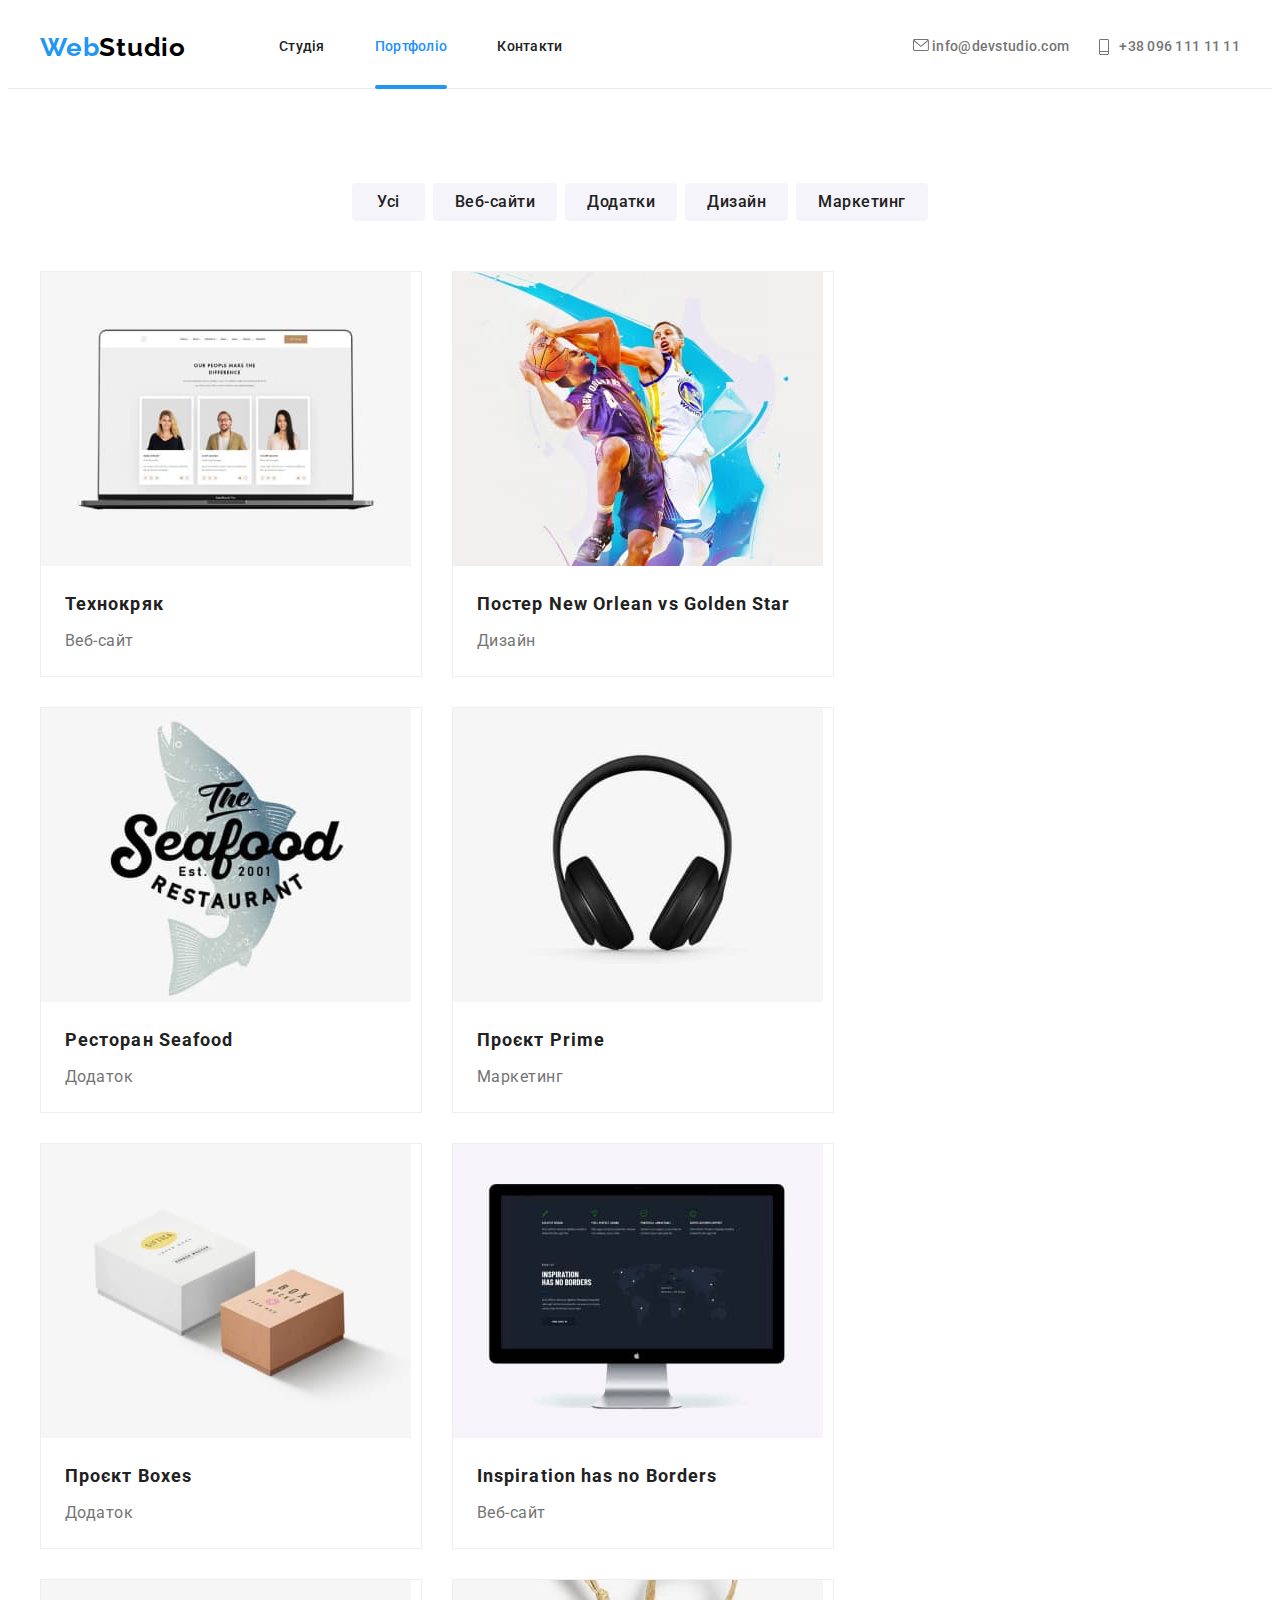
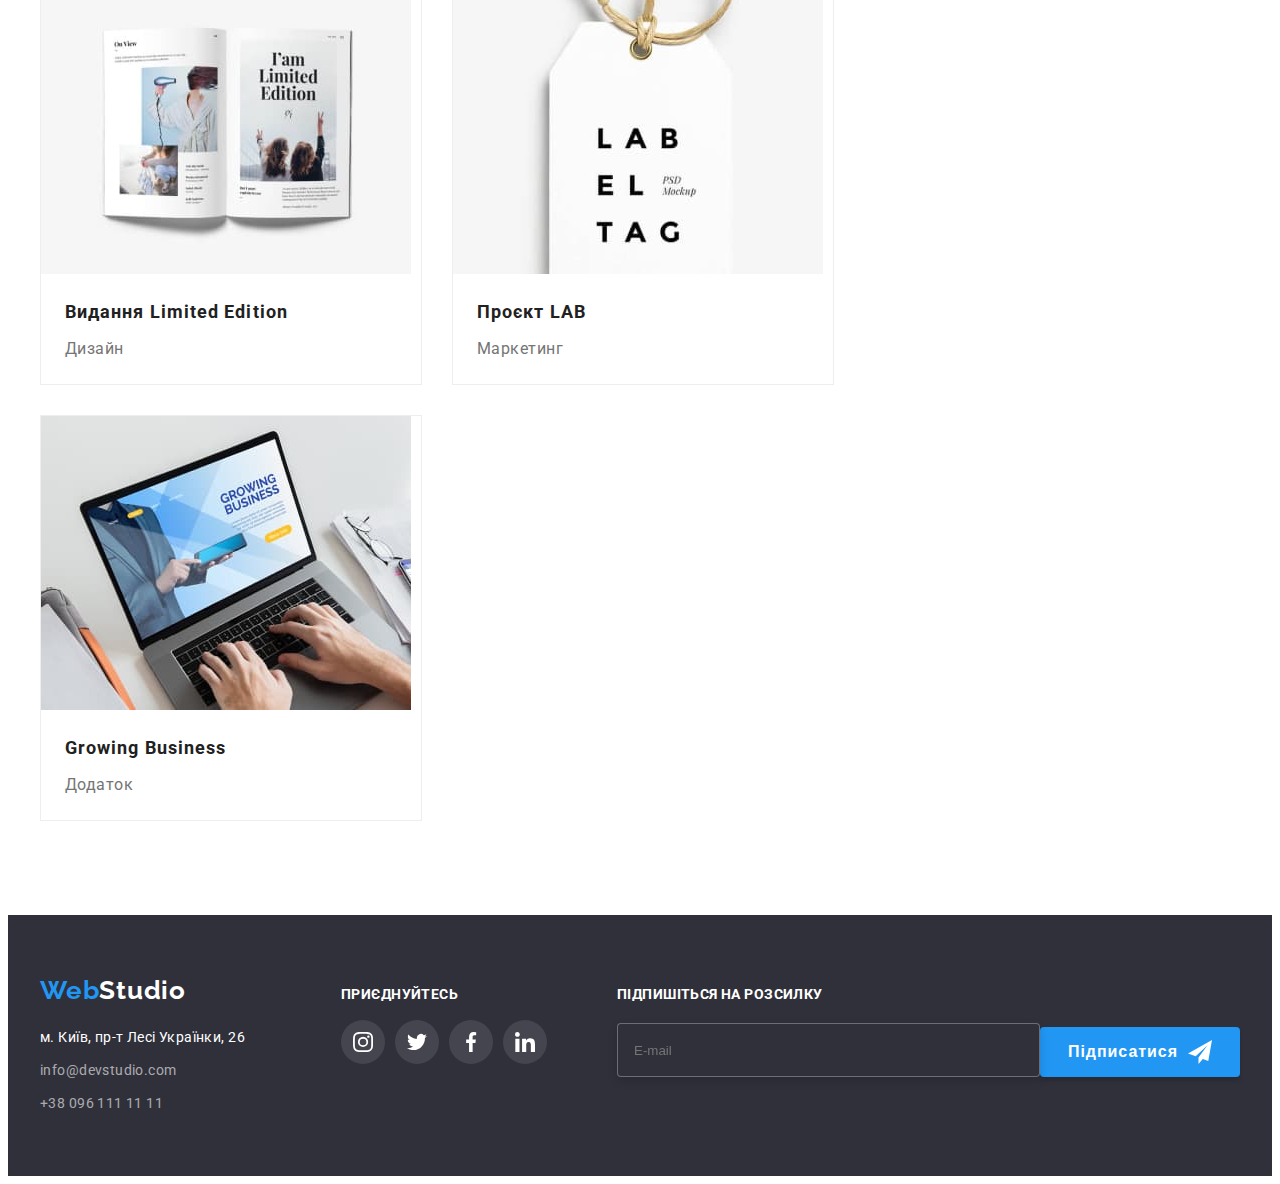
==== portfolio.html @ b6384288 "m" ====
<!DOCTYPE html>
<html lang="en">
  <head>
    <meta charset="UTF-8" />
    <meta http-equiv="X-UA-Compatible" content="IE=edge" />
    <meta name="viewport" content="width=device-width, initial-scale=1.0" />
    <title>WebStudio</title>
    <link rel="preconnect" href="https://fonts.googleapis.com" />
    <link rel="preconnect" href="https://fonts.gstatic.com" crossorigin />
    <link
      href="https://fonts.googleapis.com/css2?family=Raleway:wght@700&family=Roboto:wght@400;500;700;900&display=swap"
      rel="stylesheet"
    />
    <link
      rel="stylesheet"
      href="https://cdnjs.cloudflare.com/ajax/libs/modern-normalize/1.1.0/modern-normalize.min.css"
      integrity="sha512-wpPYUAdjBVSE4KJnH1VR1HeZfpl1ub8YT/NKx4PuQ5NmX2tKuGu6U/JRp5y+Y8XG2tV+wKQpNHVUX03MfMFn9Q=="
      crossorigin="anonymous"
      referrerpolicy="no-referrer"
    />
    <link rel="stylesheet" href="./css/style.css" />
  </head>
  <body>
    <header class="header">
      <div class="container header-container">
        <nav class="header-navigation">
          <a class="header-logo link" href=""
            >Web<span class="logo-color">Studio</span></a
          >
          <ul class="header-list list">
            <li class="header-iten">
              <a class="header-link link" href="./index.html">Студія</a>
            </li>
            <li class="header-iten">
              <a class="header-link link current" href="./portfolio.html"
                >Портфоліо</a
              >
            </li>
            <li class="header-iten">
              <a class="header-link link" href="">Контакти</a>
            </li>
          </ul>
        </nav>
        <div class="header-contact">
          <div class="header-soc">
            <a class="header-mail" href="mailto:info@devstudio.com">
              <svg class="header-soc-icon" width="16" height="12">
                <use href="./images/symbol-defs-con.svg#icon-envelope"></use>
              </svg>
              info@devstudio.com
            </a>
          </div>
          <div class="header-soc">
            <a class="header-tel" href="tel:+380961111111">
              <svg class="header-soc-icon" width="10" height="16">
                <use href="./images/symbol-defs-con.svg#icon-Vector"></use>
              </svg>
              +38 096 111 11 11
            </a>
          </div>
        </div>
      </div>
    </header>
    <main>
      <section class="portfolio">
        <div class="container container-portfolio">
          <h1 class="portfolio-title" hidden>Портфоліо</h1>

          <ul class="portfolio-list">
            <li class="portfolio-iten">
              <button type="button" class="portfolio-button button-everyone">
                Усі
              </button>
            </li>
            <li class="portfolio-iten">
              <button type="button" class="portfolio-button button-veb">
                Веб-сайти
              </button>
            </li>
            <li class="portfolio-iten">
              <button type="button" class="portfolio-button button-addition">
                Додатки
              </button>
            </li>
            <li class="portfolio-iten">
              <button type="button" class="portfolio-button button-desing">
                Дизайн
              </button>
            </li>
            <li class="portfolio-iten">
              <button type="button" class="portfolio-button button-marketing">
                Маркетинг
              </button>
            </li>
          </ul>

          <h2 hidden>Проети</h2>
          <ul class="project-list">
            <li class="project-iten">
             <div class="project-top">
                <img src="./images/project-1.jpg" alt="" />
                <p class="project-top-text">
                  Ресурс пропонує комплексні пропозиції з різним рівнем
                  функціоналу та сервісів. Все це дозволить відвідувачу отримати
                  вичерпні відомості про компанію чи приватну особу.
                </p>
             </div>
              <div class="project-description">
                <h2 class="project-title">Технокряк</h2>
                <span class="project-text">Веб-сайт</span>
              </div>
            </li>
            <li class="project-iten">
              <div class="project-top">
                <img src="./images/project-2.jpg" alt="" />
                <p class="project-top-text">
                  Ресурс пропонує комплексні пропозиції з різним рівнем
                  функціоналу та сервісів. Все це дозволить відвідувачу отримати
                  вичерпні відомості про компанію чи приватну особу.
                </p>
                </div>
              <div class="project-description">
                <h2 class="project-title">Постер New Orlean vs Golden Star</h2>
                <span class="project-text">Дизайн</span>
              </div>
            </li>
            <li class="project-iten">
              <div class="project-top">
                <img src="./images/project-3.jpg" alt="" />
                <p class="project-top-text">
                  Ресурс пропонує комплексні пропозиції з різним рівнем
                  функціоналу та сервісів. Все це дозволить відвідувачу отримати
                  вичерпні відомості про компанію чи приватну особу.
                </p>
              </div>
             
              <div class="project-description">
                <h2 class="project-title">Ресторан Seafood</h2>
                <span class="project-text">Додаток</span>
              </div>
            </li>
            <li class="project-iten">
              <div class="project-top">
                <img src="./images/project-4.jpg" alt="" />
                <p class="project-top-text">
                  Ресурс пропонує комплексні пропозиції з різним рівнем
                  функціоналу та сервісів. Все це дозволить відвідувачу отримати
                  вичерпні відомості про компанію чи приватну особу.
                </p>
              </div>
              
              <div class="project-description">
                <h2 class="project-title">Проєкт Prime</h2>
                <span class="project-text">Маркетинг</span>
              </div>
            </li>
            <li class="project-iten">
              <div class="project-top">
                <img src="./images/project-5.jpg" alt="" />
                <p class="project-top-text">
                  Ресурс пропонує комплексні пропозиції з різним рівнем
                  функціоналу та сервісів. Все це дозволить відвідувачу отримати
                  вичерпні відомості про компанію чи приватну особу.
                </p>
              </div>
             
              <div class="project-description">
                <h2 class="project-title">Проєкт Boxes</h2>
                <span class="project-text">Додаток</span>
              </div>
            </li>
            <li class="project-iten">
              <div class="project-top">
                <img src="./images/project-6.jpg" alt="" />
                <p class="project-top-text">
                  Ресурс пропонує комплексні пропозиції з різним рівнем
                  функціоналу та сервісів. Все це дозволить відвідувачу отримати
                  вичерпні відомості про компанію чи приватну особу.
                </p>
              </div>
             
              <div class="project-description">
                <h2 class="project-title">Inspiration has no Borders</h2>
                <span class="project-text">Веб-сайт</span>
              </div>
            </li>
            <li class="project-iten">
              <div class="project-top">
                <img src="./images/project-7.jpg" alt="" />
                <p class="project-top-text">
                  Ресурс пропонує комплексні пропозиції з різним рівнем
                  функціоналу та сервісів. Все це дозволить відвідувачу отримати
                  вичерпні відомості про компанію чи приватну особу.
                </p>
              </div>
             
              <div class="project-description">
                <h2 class="project-title">Видання Limited Edition</h2>
                <span class="project-text">Дизайн</span>
              </div>
            </li>
            <li class="project-iten">
              <div class="project-top">
                <img src="./images/project-8.jpg" alt="" />
                <p class="project-top-text">
                  Ресурс пропонує комплексні пропозиції з різним рівнем
                  функціоналу та сервісів. Все це дозволить відвідувачу отримати
                  вичерпні відомості про компанію чи приватну особу.
                </p>
              </div>
              
              <div class="project-description">
                <h2 class="project-title">Проєкт LAB</h2>
                <span class="project-text">Маркетинг</span>
              </div>
            </li>
            <li class="project-iten">
              <div class="project-top">
                <img src="./images/project-9.jpg" alt="" />
                <p class="project-top-text">
                  Ресурс пропонує комплексні пропозиції з різним рівнем
                  функціоналу та сервісів. Все це дозволить відвідувачу отримати
                  вичерпні відомості про компанію чи приватну особу.
                </p>
              </div>
            
              <div class="project-description">
                <h2 class="project-title">Growing Business</h2>
                <span class="project-text">Додаток</span>
              </div>
            </li>
          </ul>
        </div>
      </section>
    </main>
    <footer class="footer">
      <div class="container container-footer">
        <div class="footer-contact-container">
          <div class="footer-contact">
            <h2 class="footer-title" hidden>Контакти</h2>
            <a class="footer-logo" href=""
              >Web<span class="footer-logo-color">Studio</span></a
            >
            <address class="address">
              <a
                class="address-link"
                href="https://goo.gl/maps/uvSMvUKNsepTXGcc9"
                target="_blank"
                rel="noopener noreferrer"
              >
                м. Київ, пр-т Лесі Українки, 26</a
              >
              <ul class="footer-list">
                <li class="footer-iten">
                  <a class="footer-mail" href="mailto:info@devstudio.com"
                    >info@devstudio.com</a
                  >
                </li>
                <li class="footer-iten">
                  <a class="footer-tel" href="tel:+380961111111"
                    >+38 096 111 11 11</a
                  >
                </li>
              </ul>
            </address>
          </div>
          <div class="footer-soc">
            <h2 class="soc-title">ПРИЄДНУЙТЕСЬ</h2>
            <ul class="soc-list">
              <li class="soc-iten">
                <a class="footer-soc-link" href="">
                  <svg class="footer-soc-icon" width="20" height="20">
                    <use href="./images/symbol-defs.svg#icon-instagram"></use>
                  </svg>
                </a>
              </li>
              <li class="soc-iten">
                <a class="footer-soc-link" href="">
                  <svg class="footer-soc-icon" width="20" height="20">
                    <use href="./images/symbol-defs.svg#icon-twitter"></use>
                  </svg>
                </a>
              </li>
              <li class="soc-iten">
                <a class="footer-soc-link" href="">
                  <svg class="footer-soc-icon" width="20" height="20">
                    <use href="./images/symbol-defs.svg#icon-facebook"></use>
                  </svg>
                </a>
              </li>
              <li class="soc-iten">
                <a class="footer-soc-link" href="">
                  <svg class="footer-soc-icon" width="20" height="20">
                    <use href="./images/symbol-defs.svg#icon-linkedin"></use>
                  </svg>
                </a>
              </li>
            </ul>
          </div>
          <div class="footer-fild">
            <div class="footer-field">
              <label>
                <span class="footer-lable-text">ПІДПИШІТЬСЯ НА РОЗСИЛКУ</span>
                  <input
                    type="email"
                    class="footer-input"
                    name="uzer-email"
                    placeholder="E-mail"
                    required
                  />
              </label>
            </div>
              <div>
              <button type="button" class="footer-botom">Підписатися
                <svg class="footer-input-icon" width="24" height="24">
                  <use
                    href="./images/symbol-defs (1).svg#icon-icon-send"
                  ></use>
                </svg>
              </button>
            </div>
          </div>
        </div>
      </div>
    </footer>
  </body>
</html>
---- css/style.css ----
:root {
    --main-color: #757575;
    --top-color: #212121;
    --hit-color: #FFFFFF;
    }
    p, h1, h2, h3,
    h4, h5, h6 {
        margin: 0;
    }
    ol, ul {
        margin: 0;
        padding-left: 0;
        list-style: none;
    }
    button {
        cursor: pointer;
    }
    address {
        font-style: normal;
    }
    a {
        color: currentColor;
        text-decoration: none;
      }
      .visually-hidden {
        position: absolute;
        white-space: nowrap;
        width: 1px;
        height: 1px;
        overflow: hidden;
        border: 0;
        padding: 0;
        clip: rect(0 0 0 0);
        clip-path: inset(50%);
        margin: -1px;
      }
      .container {
        width: 1200px;
        padding-left: 15px;
        padding-right: 15px;
        /* outline: 2px solid red; */
        margin: 0 auto;
        
      }
    img {
        display: block;
      }
    body{
        font-family:"Roboto", sans-serif;
        color: var(--top-color);
    }
    a {
        text-decoration: none;
    }
    li {
        list-style-type: none;
    }
    .list {
        list-style: none;
    }
    .link {
        text-decoration: none;}
        /*------------ Header---------------- */
        .header {
            
            border-bottom: 1px solid #ECECEC;
        }
        .header-navigation {
            display: flex;
            align-items: center;
        }
        .header-container {
            display: flex;
            align-items: center;
        }
        .header-list {
            display: flex;
            
            gap: 50px;
        }
        .header-contact {
            margin-left: auto;
            display: flex;
            gap: 30px;

        }
        .header-contact:hover{
            color: #2196F3;
        }
    .header-logo {
    font-family: 'Raleway',sans-serif; 
    font-weight: 700;
    font-size: 26px;
    line-height: 1.19;
    letter-spacing: 0.03em;
    color: #2196F3;
    margin-right: 93px;
    padding-top: 24px;
    padding-bottom: 25px;
    display: block;
    }
    .logo-color {
        color:  #000000;
    }
    .header-link {
    font-weight: 500;
    font-size: 14px;
    line-height: 1.14;
    letter-spacing: 0.02em;
    padding-top: 24px;
 padding-bottom: 25px;
    color: var(--top-color);
    display: block;
    }
    .header-link {
        transition: color 250ms cubic-bezier(0.4, 0, 0.2, 1);
    }
    .header-link:hover,
    .header-link:focus {
        color: dodgerblue;
    }
    .header-list .link.current {
        color: dodgerblue;
    }
    .header-navigation .current {
        position: relative;
    }
    
    .current:after{
        content: '';
        position: absolute;
        bottom: -8.5px;
        left: 0;
        width: 100%;
        height: 4px;
        background: #2196F3;
        border-radius: 2px;
    }
     
    .header-tel {
    font-weight: 500;
    font-size: 14px;
    line-height: 1.14;
    letter-spacing: 0.02em;
    color: var(--main-color);
    display: flex;
    align-items: center;
    gap: 10px;
    padding-top: 24px;
  padding-bottom: 25px;
            
    }
    .header-tel{
        transition: color 250ms cubic-bezier(0.4, 0, 0.2, 1);
    }
    
    

    .header-mail {
        font-weight: 500;
        font-size: 14px;
        line-height: 1.14;
        letter-spacing: 0.02em;
        color: var(--main-color);
        display: flex;
        align-items: center;
        gap: 10px;
        padding-top: 24px;
            padding-bottom: 25px;
            display: block;
    }
    .header-mail{
        transition: color 250ms cubic-bezier(0.4, 0, 0.2, 1);
    }
    .header-tel:hover ,
    .header-tel:focus,
    .header-mail:focus,
    .header-mail:hover{
        color: dodgerblue;
    }
    
    
    .header-soc-icon {
        
        fill: currentColor;
    }
  
    /*------------ Header---------------- */
    /*------------ Section-1---------------- */
    .hero {
        background: #C4C4C4;
        padding: 200px 0;
        margin: 0 auto;
        text-align: center;
        background-image: linear-gradient(
            rgba(47, 48, 58, 0.4),
        rgba(47, 48, 58, 0.4)
        ) ,
        url(../images/Img\ \(fon\).jpg);
        background-repeat: no-repeat;
        background-position: center;
        background-size: cover;
        
    }
    .hero-text {
        font-weight: 900;
        font-size: 44px;
        line-height: 1.36;
        letter-spacing: 0.06em;
        text-transform: uppercase;
        color: var(--hit-color);
        margin-bottom: 30px;
        margin: 0 auto;
        max-width: 696px;
        margin-bottom: 30px;
    }
    .hero-botton {
    font-family: inherit;
    font-weight: 700;
    font-size: 16px;
    line-height: 1.87;
    letter-spacing: 0.06em;
    color: var(--hit-color);
    cursor: pointer;
    display: block;
    margin: 0 auto;
    background-color: dodgerblue;
    width: 216px;
    height: 50px;
    border-color: transparent;
    border-radius: 4px;
    }
    /*------------ Section-1---------------- */
    /*------------ Section-2---------------- */
    .peculiarities {
        padding: 94px 0px;
    }
    .peculiarities-list {
        display: flex;
        gap: 30px;
    }
    .peculiarities-iten {
        width: 270px;
    }
    .peculiarities-title {
    font-weight: 700;
    font-size: 14px;
    line-height: 1.14;
    letter-spacing: 0.03em;
    text-transform: uppercase;
    color: var(--top-color);
    margin-bottom: 10px;
    margin-top: 30px;
    }
    .peculiarities-soc-link {
        width: 270px;
        height: 120px;
        background: #F5F4FA;
        border-radius: 4px;
        display: flex;
        align-items: center;
        justify-content: center;
    }
    .peculiarities-text {
        font-size: 14px;
        line-height: 1.71;
        letter-spacing: 0.03em;
        color: var(--main-color);
        }
   
    /*------------ Section-2---------------- */
    /*------------ Section-3---------------- */
   .work {
        padding-bottom: 94px;
    }
    .work-title {
    font-weight: 700;
    font-size: 36px;
    line-height: 1.16;
    text-align: center;
    letter-spacing: 0.03em;
    color: var(--top-color);
    margin-bottom: 50px;
    }
    .work-list {
        display: flex;
        gap: 30px;
    }
    .work-iten {
    }
    /*------------ Section-3---------------- */
    /*------------ Section-4---------------- */
    .about {
        padding-top: 94px;
        padding-bottom: 94px;
        background-color: #F5F4FA;
    }
    .about-list {
        display: flex;
        gap: 30px;
        align-items: center;
    }
    .about-iten {
        padding-bottom: 30px;
        background-color: #fff;
        box-shadow: 0px 1px 3px rgba(0, 0, 0, 0.12),
         0px 1px 1px rgba(0, 0, 0, 0.14), 
         0px 2px 1px rgba(0, 0, 0, 0.2);
    }
    .container-about {
        
    }
    .about-soc-list {
        display: flex;
        justify-content: center;
        gap: 10px;}


        .about-soc-link {
            width: 44px;
            height: 44px;
            border-radius: 50%;
            background-color:transparent;
            display: flex;
            align-items: center;
            justify-content: center;
            
        }
            .about-soc-icon {
                fill: #AFB1B8;
            }
            .about-soc-list {
                display: flex;
                justify-content: center;
                gap: 10px;}
            .about-soc-link{
                transition: background-color 250ms cubic-bezier(0.4, 0, 0.2, 1),
                fill 250ms cubic-bezier(0.4, 0, 0.2, 1);
            }    

            .about-soc-link:hover,
            .about-soc-link:focus {
              background-color: #2196F3;
}
            .about-soc-link:hover .about-soc-icon,
            .about-soc-link:focus .about-soc-icon {
              fill: #FFFFFF;
} 

    .about-title {
        font-weight: 700;
        font-size: 36px;
        line-height: 1.6;
        text-align: center;
        letter-spacing: 0.03em;
        color: var(--top-color);
        margin-bottom: 50px;
    }
    .about-iten-title {
    font-weight: 500;
    font-size: 16px;
    line-height: 1.18;
    margin-top: 30px;
    margin-bottom: 10px;
    letter-spacing: 0.03em;
    color: var(--top-color);
    text-align: center;;
    
    }
    .about-text {
        font-size: 16px;
        line-height: 1.18;
        text-align: center;
        letter-spacing: 0.03em;
        color: var(--main-color);
        align-items: center;
        display: block;
        margin-bottom: 16px;
    }
    /*------------ Section-4---------------- */
    /*------------ Section-5---------------- */
    .client {
    }
    .container {
    }
    .container-client {
       padding-top: 94px;
       padding-bottom: 94px;
    }
    .client-tetle {
        font-weight: 700;
        font-size: 36px;
        line-height: 1.6;
        text-align: center;
        letter-spacing: 0.03em;
        color: var(--top-color);
        margin-bottom: 50px;
    }
    .client-list {
        display: flex;
        gap: 30px;
        align-items: center;
    }
    .client-iten {        
        background-color: #FFFFFF;

    }
    .client-soc-link {
            width: 170px;
            height: 92px;
            border: 1px solid #AFB1B8;
            border-radius: 4px;
            background-color:#fff;
            display: flex;
            align-items: center;
            justify-content: center;
    }
    .client-soc-icon {
        fill: #AFB1B8;
    }
    .client-soc-list {
        display: flex;
        justify-content: center;
        gap: 10px;}
        .client-soc-link {
        transition:border-color 250ms cubic-bezier(0.4, 0, 0.2, 1);
        }

    .client-soc-link:hover,
    .client-soc-link:focus {
      background-color: #fff;
      border-color: #2196F3;
}
.client-soc-icon {
    transition: fill 250ms cubic-bezier(0.4, 0, 0.2, 1);
}
    .client-soc-link:hover .client-soc-icon,
    .client-soc-link:focus .client-soc-icon {
      fill: #2196F3;
      
      
} 
    /*------------ Section-5---------------- */
    /*------------ Footer---------------- */
    .footer {
        padding-top: 60px;
        padding-bottom: 60px;
    }
    .footer {
        background-color: #2F303A;
    }
    .footer-title {
    }
    .footer-logo {
        font-family: 'Raleway',sans-serif; 
        font-weight: 700;
        font-size: 26px;
        line-height: 1.19;
        letter-spacing: 0.03em;
        color: #2196F3;
        display: inline-block;
        margin-bottom: 20px;
    }
    .footer-logo-color{
        color: var(--hit-color);
    }
    .address {
    }
    .address-link {
    font-style: normal;
    font-size: 14px;
    line-height: 1.71;
    letter-spacing: 0.03em;
    color: var(--hit-color);
    display: inline-block;
    margin-bottom: 9px;
    width: 231px;
    }
    .footer-list {
    }
    .footer-iten {
    }
    .footer-mail {
    font-style: normal;
    font-size: 14px;
    line-height: 1.71;
    letter-spacing: 0.03em;
    color: rgba(255, 255, 255, 0.6);
    display: inline-block;
    margin-bottom: 9px;
    }
    .footer-tel {
    font-style: normal;
    font-size: 14px;
    line-height: 1.71;
    letter-spacing: 0.03em;
    color: rgba(255, 255, 255, 0.6);
    }
    .footer-mail:hover,
    .footer-mail:focus,
    .footer-tel:focus,
    .footer-tel:hover{
        color: dodgerblue;
    }
   .footer-mail {
    transition: color 250ms cubic-bezier(0.4, 0, 0.2, 1);
   }
   .footer-tel {
    transition: color 250ms cubic-bezier(0.4, 0, 0.2, 1);
   }
    .footer-contact-container {
        display: flex;
        gap: 70px;
        align-items: baseline;
    }
    .soc-list{
        display: flex;
        justify-content: center;
        gap: 10px;}
    .footer-soc {
        
    }
        .soc-title {
            font-weight: 700;
            font-size: 14px;
            line-height: 0.87;
            letter-spacing: 0.03em;
             text-transform: uppercase;
            color: #FFFFFF;
            margin-bottom: 20px;
        }


        .footer-soc-link {
            width: 44px;
            height: 44px;
            border-radius: 50%;
            background: rgba(255, 255, 255, 0.1);
            display: flex;
            align-items: center;
            justify-content: center;
            
        }
            .footer-soc-icon {
                fill: #fff;
            }
            .footer-soc-list {
                display: flex;
                justify-content: center;
                gap: 10px;}
            .footer-soc-link {
             transition:  background-color 250ms cubic-bezier(0.4, 0, 0.2, 1);
            }

            .footer-soc-link:hover,
            .footer-soc-link:focus {
              background-color: #2196F3;
}
            .footer-soc-link:hover .footer-soc-icon,
            .footer-soc-link:focus .footer-soc-icon {
              fill: #fff;
    }
    .footer-field {
        display: flex;
       
    }
    .footer-lable-text {
        font-weight: 700;
font-size: 14px;
line-height: 16px;
letter-spacing: 0.03em;
text-transform: uppercase;

color: #FFFFFF;

    }
   
    .footer-input {
        width: 100%;
        height: 50px;
        border: 1px solid rgba(255, 255, 255, 0.3);
filter: drop-shadow(0px 4px 4px rgba(0, 0, 0, 0.15));
border-radius: 4px;
background: #2F303A;
margin-top: 20px;
padding-left: 16px;
color: #F5F4FA;
}
.footer-input:focus {
    border-color: #2196F3;
    
}
.footer-fild {
    display: flex;
    gap: 20px;
    align-items: flex-end;
  justify-content: flex-end;
}
.footer-botom {
    width: 200px;
    height: 50px;
    font-weight: 700;
    font-size: 16px;
    line-height: 0.53px;
    letter-spacing: 0.06em;
    color: #FFFFFF;
    background: #2196F3;
    box-shadow: 0px 4px 4px rgba(0, 0, 0, 0.15);
    border-radius: 4px;
    border-color: transparent;
    display: flex;
    align-items: center;
    justify-content: center;
    gap: 10px;
}
    /*------------ Footer---------------- */
    /*------------ Портфоліо---------------- */
    .portfolio {
        padding-top: 94px;
        padding-bottom: 94px;
    }
    .container-portfolio {
        
    }
    .portfolio-title {
    }
    .portfolio-list {
        display: flex;
        gap: 8px;
      justify-content: center;
      
      
    }
    
    .portfolio-iten {
        margin-bottom: 50px;
    }

    .portfolio-button {
        font-family: 'Roboto';
        font-weight: 500;
        font-size: 16px;
        line-height: 1.62;
        text-align: center;
        letter-spacing: 0.03em;
        color: var(--top-color);
        cursor: pointer;
        background: #F5F4FA;
border-radius: 4px;
border: transparent;
display: inline-block;
padding: 6px 22px;
    }
    .button-everyone {
        padding: 6px 25px;
    }
    .portfolio-button{
        transition: color 250ms cubic-bezier(0.4, 0, 0.2, 1),
        background-color 250ms cubic-bezier(0.4, 0, 0.2, 1);
    }
    .portfolio-button:hover,
    .portfolio-button:focus{
        color: var(--hit-color);
        background-color: #2196F3;
    }
    /*------------ Портфоліо---------------- */  
    /*------------ Модальне вікно---------------- */ 
     .backdrop {
        position: fixed;
        top: 0;
        width: 100%;
        height: 100%;
        background: rgba(0, 0, 0, 0.2);
        transition: opacity 250ms cubic-bezier(0.4, 0, 0.2, 1) ,
visibility 250ms cubic-bezier(0.4, 0, 0.2, 1),
transform 250ms cubic-bezier(0.4, 0, 0.2, 1);

     }
     .modal {
        width: 528px;
        min-height: 581px;
        background: #FFFFFF;
box-shadow: 0px 1px 3px rgba(0, 0, 0, 0.12), 0px 1px 1px rgba(0, 0, 0, 0.14), 0px 2px 1px rgba(0, 0, 0, 0.2);
border-radius: 4px;
position: absolute;
top: 50%;
left: 50%;
transform: translate(-50% , -50%) scale(1);
transition: opacity 250ms cubic-bezier(0.4, 0, 0.2, 1) ,
visibility 250ms cubic-bezier(0.4, 0, 0.2, 1),
transform 250ms cubic-bezier(0.4, 0, 0.2, 1);

     }
     
     .backdrop.is-hidden .modal {
        transform: translate(50%, 50%) scale(0);
     }
     .modal-btn {
        width: 30px;
        height: 30px;
        background: #FFFFFF;
        border: 1px solid rgba(0, 0, 0, 0.1);
        border-radius: 50%;
        background-color: transparent;
        position: absolute;
        top: 8px;
        right: 8px;
        display: flex;
        align-items: center;
        justify-content: center;
        padding: 0;
        cursor: pointer;
     }
     .modal-close-icon {
        width: 11px;
        height: 11px;
     }
     .is-hidden {
        opacity: 0;
        visibility: hidden;
        pointer-events: none;
     }

    /*------------ Модальне вікно---------------- */ 
    /*------------ Проекти---------------- */
    .project-list {
        display: flex;
        flex-wrap: wrap;
        gap: 30px;
        
    }
    .project-iten {
        width: calc((100% - 60px) / 3);
        border: 1px solid #EEEEEE;
    }
    .project-iten {
     transition: box-shadow 250ms cubic-bezier(0.4, 0, 0.2, 1);
    }
    .project-iten:hover,
    .project-iten:focus{
        box-shadow: 0px 1px 1px rgba(0, 0, 0, 0.12),
        0px 4px 4px rgba(0, 0, 0, 0.06),
        1px 4px 6px rgba(0, 0, 0, 0.16);
    }
    .project-iten:hover .project-top-text {
        transform: translateY(0%);
        
        
    }
    .project-top-text {
        position: absolute;
        top: 0;
        left: 0;
        background: rgba(33, 150, 243, 0.9);
        height: 100%;
        width: 100%;
        padding-top: 63px;
        padding-bottom: 63px;
        padding-left: 24px;
        padding-right: 24px;
        transform: translateY(100%);
        transition: transform 250ms cubic-bezier(0.4, 0, 0.2, 1);
    }
    .project-top {
        position: relative;
        font-weight: 400;
        font-size: 18px;        
        line-height: 1.56;
        letter-spacing: 0.03em;
        color: #FFFFFF;
        overflow: hidden;
        

    }
    
    .project-description {
        padding-left: 24px;
        padding-right: 24px;
        padding-bottom: 20px;
        padding-top: 20px;
    }

    .project-title {
    font-size: 18px;
    line-height: 2;
    letter-spacing: 0.06em;
    color: var(--top-color);
   ;
    }
    .project-text {
    font-size: 16px;
    line-height: 1.88;
    letter-spacing: 0.03em;
    color:var(--main-color);
    display: inline-block;
    margin-top: 4px;
   
    }
    .modal {
        padding: 40px;
    }
    .modal-title {
    font-weight: 700;
    font-size: 20px;
    line-height: 0.86;
    text-align: center;
    letter-spacing: 0.03em;    
    color: #212121;
    margin-bottom: 12px;
    }
    .modal-close :hover {
fill: #2196F3;
    }
    .modal-close :focus {
        fill: #2196F3;
            }
    
    .modul-field {
        margin-bottom: 10px;
        
    }
    .modal-input {
        width: 100%;
        height: 40px;
        border: 1px solid rgba(33, 33, 33, 0.2);
        border-radius: 4px;
        
        font-size: 12px;
       color: #000000;
       padding-left: 47px;
       outline: transparent;
       
    }
    .modal-input:focus {
        border: 1px solid #2196F3;
    }
    .modal-input:focus + .modul-input-icon {
        fill: #2196F3;
    }
    .modal-input:hover {
        cursor: pointer;}

    .modal-input:focus + .modul-input-icon {
        border-color: #2196F3;
    }
    
    .input-wrap {
        position: relative;
        display: block;
        
        
    }
    .modul-input-icon {
        position: absolute;
        top: 50%;
        transform: translateY(-50%);
        left:17px ;
        
    }
    .modul-input::placeholder {
       font-weight: 400;
       font-size: 12px;
       line-height: 0.85;
       letter-spacing: 0.01em;
       color: #757575;
    }
    .modul-lable-text {
        font-weight: 400;
font-size: 12px;
line-height: 0.85;
letter-spacing: 0.01em;
color: #757575;
margin-bottom: 4px;
display: block;

    }
    
    .modal-comment {
        width: 100%;
        height: 120px;
        font-weight: 400;
        letter-spacing: 0.01em;   
        border: 1px solid rgba(33, 33, 33, 0.2);
        border-radius: 4px;
        resize: none;
        outline: transparent;
        padding-top: 12px;
        padding-left: 16px;
        padding-bottom: 12px;
        padding-right: 16px;
    }
    .modal-comment:focus{
        border: 1px solid #2196F3;
    }
    .modal-comment:hover {
        cursor: pointer;}

    .check-text span {
        width: 16px;
        height: 15px;
        border: 2px solid #212121;
        border-radius: 2px;
        margin-right: 5px;
        display: flex;
        align-items: center;
        justify-content: center;
        fill: transparent;
    }
    
    .check-text {
        font-weight: 400;
font-size: 14px;
line-height: 0.58;
letter-spacing: 0.05em;

color: #757575;
        display: flex;
        align-items: center;
        justify-content: center;
        
    }
    .input-check:checked + .check-text span {
        background-color: #2196F3;
        border-color: transparent;
        fill: #fff;
    }
    .input-check:focus + .check-text span {
        border-color: #2196F3;
        
    }
    .href-check {
 
letter-spacing: 0.03em;
        color: #2196F3;
        text-decoration-line: underline;
    }
    .modal-botn{
        display: flex;
        align-items: center;
        justify-content: center;
    }
    .modul-fields {
        margin-top: 20px;
    }
    .modal-botom {
        width: 200px;
        height: 50px;
        font-weight: 700;
        font-size: 16px;
        line-height: 0.53px;
        letter-spacing: 0.06em;
        color: #FFFFFF;
        background: #2196F3;
        box-shadow: 0px 4px 4px rgba(0, 0, 0, 0.15);
        border-radius: 4px;
        border-color: transparent;
        margin-top: 30px;
    }
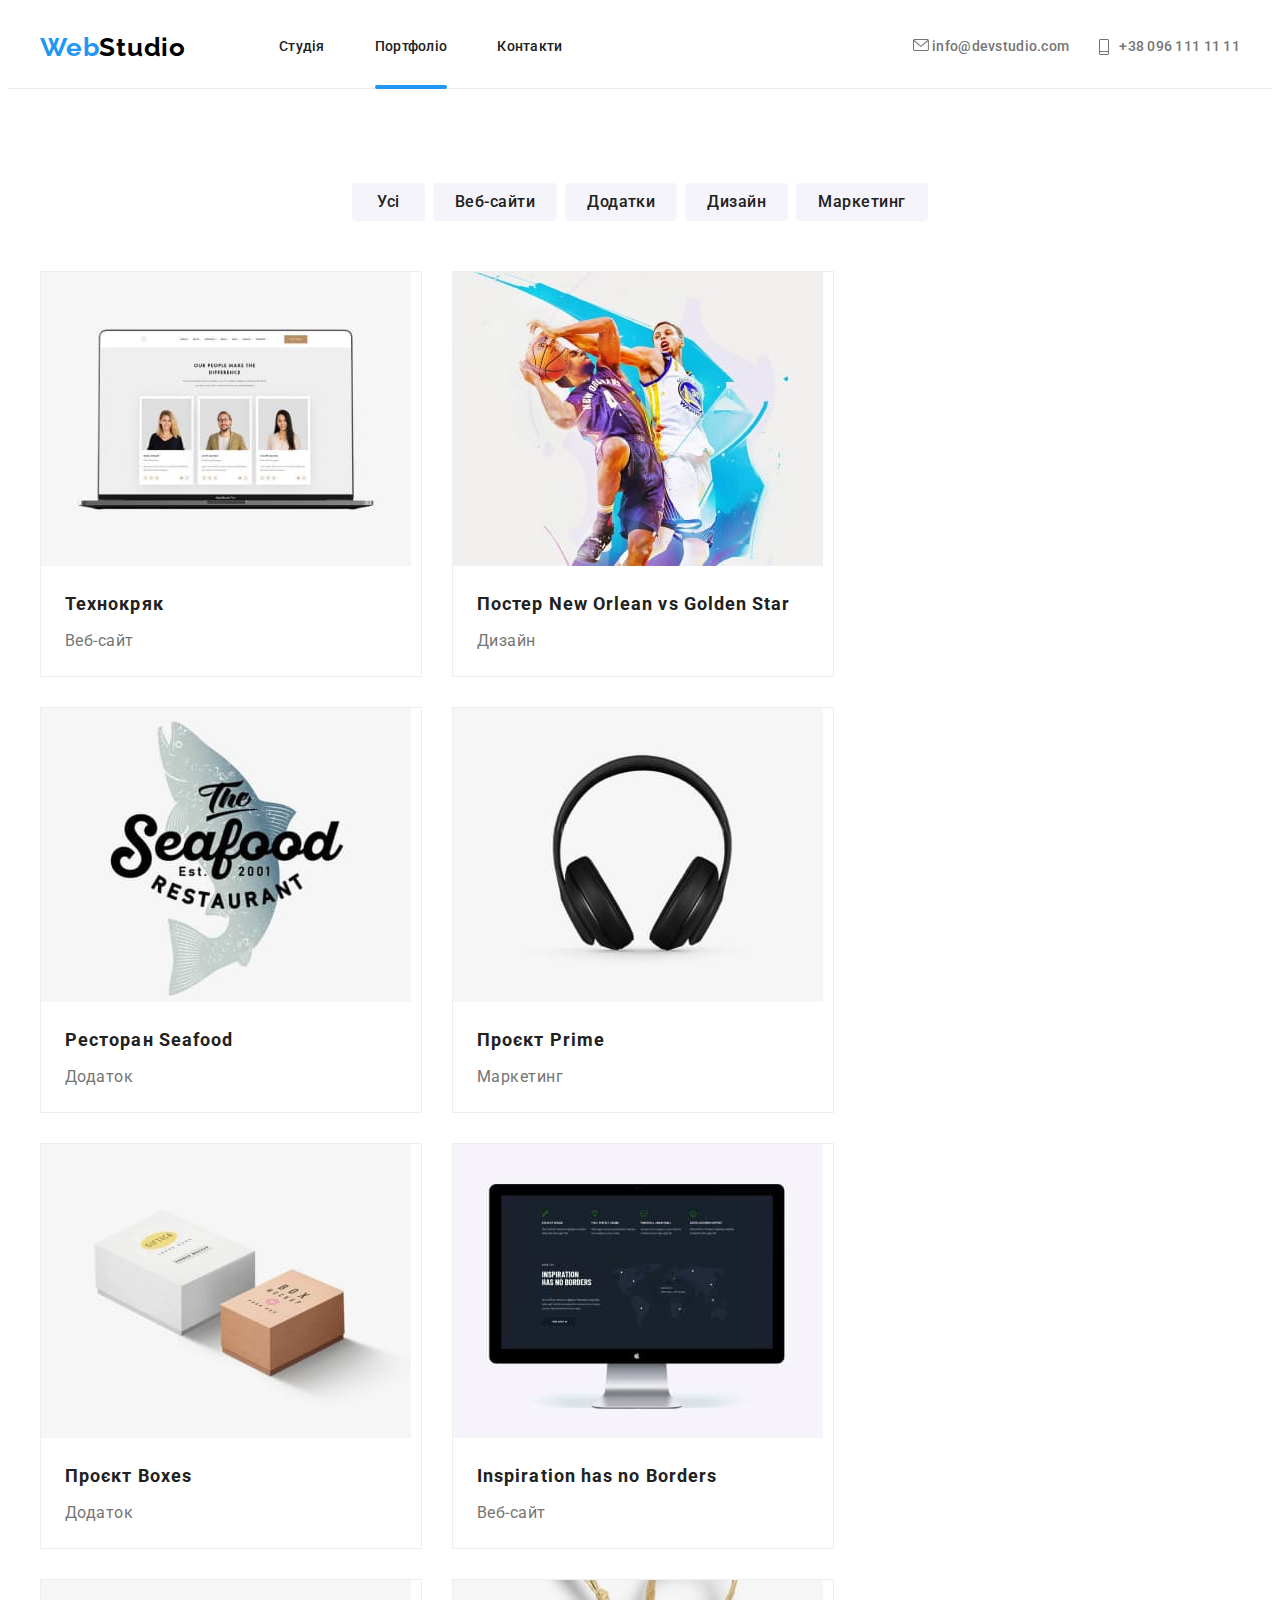
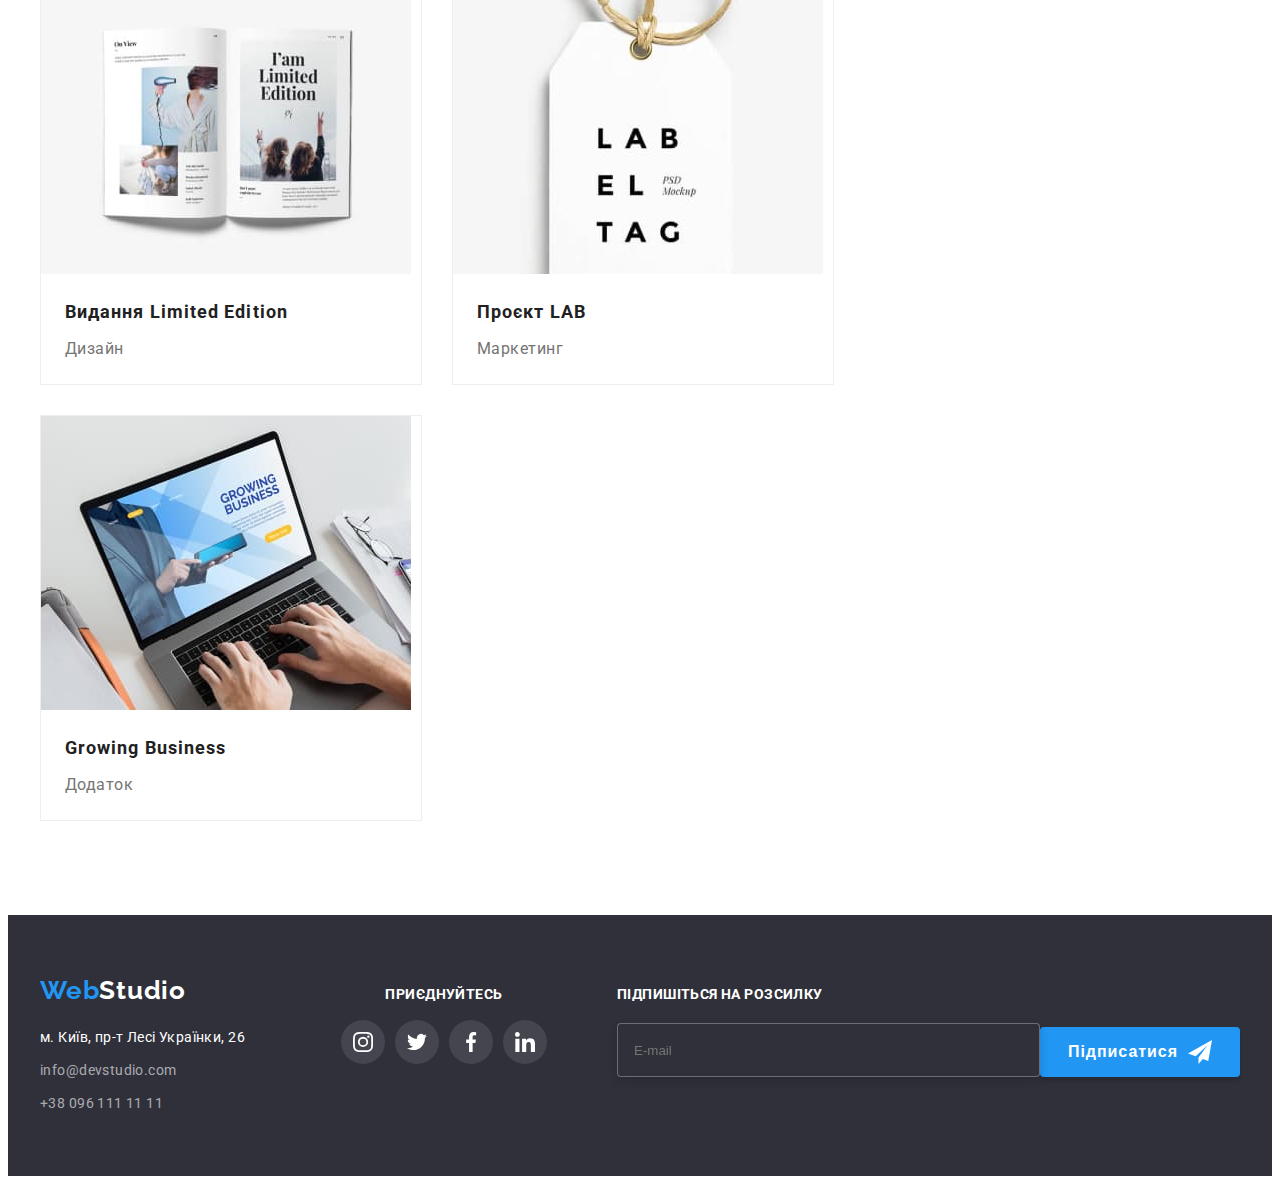
==== commit 6c321272: "my-hw-7" ====
--- a/portfolio.html
+++ b/portfolio.html
@@ -18,41 +18,40 @@
       crossorigin="anonymous"
       referrerpolicy="no-referrer"
     />
-    <link rel="stylesheet" href="./css/style.css" />
+    <link rel="stylesheet" href="./css/main.min.css" />
+    
   </head>
   <body>
     <header class="header">
-      <div class="container header-container">
-        <nav class="header-navigation">
-          <a class="header-logo link" href=""
+      <div class="container header__container">
+        <nav class="navigation">
+          <a class="navigation__logo link" href=""
             >Web<span class="logo-color">Studio</span></a
           >
-          <ul class="header-list list">
-            <li class="header-iten">
-              <a class="header-link link" href="./index.html">Студія</a>
-            </li>
-            <li class="header-iten">
-              <a class="header-link link current" href="./portfolio.html"
-                >Портфоліо</a
-              >
-            </li>
-            <li class="header-iten">
-              <a class="header-link link" href="">Контакти</a>
+          <ul class="menu ">
+            <li class="menu__iten">
+              <a class="menu__link link " href="./index.html">Студія</a>
+            </li>
+            <li class="menu__iten">
+              <a class="menu__link link current" href="">Портфоліо</a>
+            </li>
+            <li class="menu__iten">
+              <a class="menu__link link" href="">Контакти</a>
             </li>
           </ul>
         </nav>
-        <div class="header-contact">
-          <div class="header-soc">
-            <a class="header-mail" href="mailto:info@devstudio.com">
-              <svg class="header-soc-icon" width="16" height="12">
+        <div class="header__contact contact">
+          <div class="contact__soc">
+            <a class="contact__mail" href="mailto:info@devstudio.com">
+              <svg class="contact__icon" width="16" height="12">
                 <use href="./images/symbol-defs-con.svg#icon-envelope"></use>
               </svg>
               info@devstudio.com
             </a>
           </div>
-          <div class="header-soc">
-            <a class="header-tel" href="tel:+380961111111">
-              <svg class="header-soc-icon" width="10" height="16">
+          <div class="contact__soc">
+            <a class="contact__tel" href="tel:+380961111111">
+              <svg class="contact__icon" width="10" height="16">
                 <use href="./images/symbol-defs-con.svg#icon-Vector"></use>
               </svg>
               +38 096 111 11 11
@@ -63,32 +62,32 @@
     </header>
     <main>
       <section class="portfolio">
-        <div class="container container-portfolio">
-          <h1 class="portfolio-title" hidden>Портфоліо</h1>
+        <div class="container portfolio__conteiner">
+          <h1 class="portfolio__title" hidden>Портфоліо</h1>
 
-          <ul class="portfolio-list">
-            <li class="portfolio-iten">
-              <button type="button" class="portfolio-button button-everyone">
+          <ul class="list">
+            <li class="list__iten">
+              <button type="button" class="list__button button-everyone">
                 Усі
               </button>
             </li>
-            <li class="portfolio-iten">
-              <button type="button" class="portfolio-button button-veb">
+            <li class="list__iten">
+              <button type="button" class="list__button button-veb">
                 Веб-сайти
               </button>
             </li>
-            <li class="portfolio-iten">
-              <button type="button" class="portfolio-button button-addition">
+            <li class="list__iten">
+              <button type="button" class="list__button button-addition">
                 Додатки
               </button>
             </li>
-            <li class="portfolio-iten">
-              <button type="button" class="portfolio-button button-desing">
+            <li class="list__iten">
+              <button type="button" class="list__button button-desing">
                 Дизайн
               </button>
             </li>
-            <li class="portfolio-iten">
-              <button type="button" class="portfolio-button button-marketing">
+            <li class="list__iten">
+              <button type="button" class="list__button button-marketing">
                 Маркетинг
               </button>
             </li>
@@ -266,7 +265,7 @@
           </div>
           <div class="footer-soc">
             <h2 class="soc-title">ПРИЄДНУЙТЕСЬ</h2>
-            <ul class="soc-list">
+            <ul class="footer-soc-list">
               <li class="soc-iten">
                 <a class="footer-soc-link" href="">
                   <svg class="footer-soc-icon" width="20" height="20">
--- a/css/main.min.css
+++ b/css/main.min.css
@@ -0,0 +1 @@
+p,h1,h2,h3,h4,h5,h6{margin:0}ol,ul{margin:0;padding-left:0;list-style:none}button{cursor:pointer}address{font-style:normal}a{color:currentColor;text-decoration:none}img{display:block}body{font-family:"Roboto",sans-serif;color:var(--top-color)}a{text-decoration:none}li{list-style-type:none}.list{list-style:none}.link{text-decoration:none}.container{width:1200px;padding-left:15px;padding-right:15px;margin:0 auto}:root{--main-color: #757575;--top-color: #212121;--hit-color: #FFFFFF}.header{border-bottom:1px solid #ececec}.navigation{display:-webkit-box;display:-ms-flexbox;display:flex;-webkit-box-align:center;-ms-flex-align:center;align-items:center}.header__container{display:-webkit-box;display:-ms-flexbox;display:flex;-webkit-box-align:center;-ms-flex-align:center;align-items:center}.menu{display:-webkit-box;display:-ms-flexbox;display:flex;gap:50px}.header__contact{margin-left:auto;display:-webkit-box;display:-ms-flexbox;display:flex;gap:30px}.header__contact:hover{color:#2196f3}.navigation__logo{font-family:"Raleway",sans-serif;font-weight:700;font-size:26px;line-height:1.19;letter-spacing:.03em;color:#2196f3;margin-right:93px;padding-top:24px;padding-bottom:25px;display:block}.logo-color{color:#000}.menu__link{font-weight:500;font-size:14px;line-height:1.14;letter-spacing:.02em;padding-top:24px;padding-bottom:25px;color:var(--top-color);display:block;-webkit-transition:color 250ms cubic-bezier(0.4, 0, 0.2, 1);transition:color 250ms cubic-bezier(0.4, 0, 0.2, 1)}.menu__link:hover,.menu__link:focus{color:#1e90ff}.menu__list .link.current{color:#1e90ff}.navigation .current{position:relative}.current:after{content:"";position:absolute;bottom:-8.5px;left:0;width:100%;height:4px;background:#2196f3;border-radius:2px}.contact__tel{font-weight:500;font-size:14px;line-height:1.14;letter-spacing:.02em;color:var(--main-color);display:-webkit-box;display:-ms-flexbox;display:flex;-webkit-box-align:center;-ms-flex-align:center;align-items:center;gap:10px;padding-top:24px;padding-bottom:25px;-webkit-transition:color 250ms cubic-bezier(0.4, 0, 0.2, 1);transition:color 250ms cubic-bezier(0.4, 0, 0.2, 1)}.contact__tel:hover,.contact__tel:focus{color:#1e90ff}.contact__mail{font-weight:500;font-size:14px;line-height:1.14;letter-spacing:.02em;color:var(--main-color);display:-webkit-box;display:-ms-flexbox;display:flex;-webkit-box-align:center;-ms-flex-align:center;align-items:center;gap:10px;padding-top:24px;padding-bottom:25px;display:block;-webkit-transition:color 250ms cubic-bezier(0.4, 0, 0.2, 1);transition:color 250ms cubic-bezier(0.4, 0, 0.2, 1)}.contact__mail:focus,.contact__mail:hover{color:#1e90ff}.contact__icon{fill:currentColor}.hero{background:#c4c4c4;padding:200px 0;margin:0 auto;text-align:center;background-image:-webkit-gradient(linear, left top, left bottom, from(rgba(47, 48, 58, 0.4)), to(rgba(47, 48, 58, 0.4))),url(../images/Img\ \(fon\).jpg);background-image:linear-gradient(rgba(47, 48, 58, 0.4), rgba(47, 48, 58, 0.4)),url(../images/Img\ \(fon\).jpg);background-repeat:no-repeat;background-position:center;background-size:cover}.hero-text{font-weight:900;font-size:44px;line-height:1.36;letter-spacing:.06em;text-transform:uppercase;color:var(--hit-color);margin-bottom:30px;margin:0 auto;max-width:696px;margin-bottom:30px}.hero-botton{font-family:inherit;font-weight:700;font-size:16px;line-height:1.87;letter-spacing:.06em;color:var(--hit-color);cursor:pointer;display:block;margin:0 auto;background-color:#1e90ff;width:216px;height:50px;border-color:rgba(0,0,0,0);border-radius:4px}.peculiarities{padding:94px 0px}.benefits{display:-webkit-box;display:-ms-flexbox;display:flex;gap:30px}.benefits__iten{width:270px}.benefits__title{font-weight:700;font-size:14px;line-height:1.14;letter-spacing:.03em;text-transform:uppercase;color:var(--top-color);margin-bottom:10px;margin-top:30px}.benefits__link{width:270px;height:120px;background:#f5f4fa;border-radius:4px;display:-webkit-box;display:-ms-flexbox;display:flex;-webkit-box-align:center;-ms-flex-align:center;align-items:center;-webkit-box-pack:center;-ms-flex-pack:center;justify-content:center}.benefits__text{font-size:14px;line-height:1.71;letter-spacing:.03em;color:var(--main-color)}.work{padding-bottom:94px}.work-title{font-weight:700;font-size:36px;line-height:1.16;text-align:center;letter-spacing:.03em;color:var(--top-color);margin-bottom:50px}.work-list{display:-webkit-box;display:-ms-flexbox;display:flex;gap:30px}.about{padding-top:94px;padding-bottom:94px;background-color:#f5f4fa}.about-list{display:-webkit-box;display:-ms-flexbox;display:flex;gap:30px;-webkit-box-align:center;-ms-flex-align:center;align-items:center}.about-iten{padding-bottom:30px;background-color:#fff;-webkit-box-shadow:0px 1px 3px rgba(0,0,0,.12),0px 1px 1px rgba(0,0,0,.14),0px 2px 1px rgba(0,0,0,.2);box-shadow:0px 1px 3px rgba(0,0,0,.12),0px 1px 1px rgba(0,0,0,.14),0px 2px 1px rgba(0,0,0,.2)}.about-soc-list{display:-webkit-box;display:-ms-flexbox;display:flex;-webkit-box-pack:center;-ms-flex-pack:center;justify-content:center;gap:10px}.about-soc-link{width:44px;height:44px;border-radius:50%;background-color:rgba(0,0,0,0);display:-webkit-box;display:-ms-flexbox;display:flex;-webkit-box-align:center;-ms-flex-align:center;align-items:center;-webkit-box-pack:center;-ms-flex-pack:center;justify-content:center;-webkit-transition:background-color 250ms cubic-bezier(0.4, 0, 0.2, 1),fill 250ms cubic-bezier(0.4, 0, 0.2, 1);transition:background-color 250ms cubic-bezier(0.4, 0, 0.2, 1),fill 250ms cubic-bezier(0.4, 0, 0.2, 1)}.about-soc-link:hover,.about-soc-link:focus{background-color:#2196f3}.about-soc-icon{fill:#afb1b8}.about-soc-link:hover .about-soc-icon,.about-soc-link:focus .about-soc-icon{fill:#fff}.about-title{font-weight:700;font-size:36px;line-height:1.6;text-align:center;letter-spacing:.03em;color:var(--top-color);margin-bottom:50px}.about-iten-title{font-weight:500;font-size:16px;line-height:1.18;margin-top:30px;margin-bottom:10px;letter-spacing:.03em;color:var(--top-color);text-align:center}.about-text{font-size:16px;line-height:1.18;text-align:center;letter-spacing:.03em;color:var(--main-color);-webkit-box-align:center;-ms-flex-align:center;align-items:center;display:block;margin-bottom:16px}.container-client{padding-top:94px;padding-bottom:94px}.client-tetle{font-weight:700;font-size:36px;line-height:1.6;text-align:center;letter-spacing:.03em;color:var(--top-color);margin-bottom:50px}.client-list{display:-webkit-box;display:-ms-flexbox;display:flex;gap:30px;-webkit-box-align:center;-ms-flex-align:center;align-items:center}.client-iten{background-color:#fff}.client-soc-link{width:170px;height:92px;border:1px solid #afb1b8;border-radius:4px;background-color:#fff;display:-webkit-box;display:-ms-flexbox;display:flex;-webkit-box-align:center;-ms-flex-align:center;align-items:center;-webkit-box-pack:center;-ms-flex-pack:center;justify-content:center;-webkit-transition:border-color 250ms cubic-bezier(0.4, 0, 0.2, 1);transition:border-color 250ms cubic-bezier(0.4, 0, 0.2, 1)}.client-soc-link:hover,.client-soc-link:focus{background-color:#fff;border-color:#2196f3}.client-soc-icon{fill:#afb1b8;-webkit-transition:fill 250ms cubic-bezier(0.4, 0, 0.2, 1);transition:fill 250ms cubic-bezier(0.4, 0, 0.2, 1)}.client-soc-link:hover .client-soc-icon,.client-soc-link:focus .client-soc-icon{fill:#2196f3}.footer{padding-top:60px;padding-bottom:60px;background-color:#2f303a}.footer-logo{font-family:"Raleway",sans-serif;font-weight:700;font-size:26px;line-height:1.19;letter-spacing:.03em;color:#2196f3;display:inline-block;margin-bottom:20px}.footer-logo-color{color:var(--hit-color)}.address-link{font-style:normal;font-size:14px;line-height:1.71;letter-spacing:.03em;color:var(--hit-color);display:inline-block;margin-bottom:9px;width:231px}.footer-mail{font-style:normal;font-size:14px;line-height:1.71;letter-spacing:.03em;color:rgba(255,255,255,.6);display:inline-block;margin-bottom:9px;-webkit-transition:color 250ms cubic-bezier(0.4, 0, 0.2, 1);transition:color 250ms cubic-bezier(0.4, 0, 0.2, 1)}.footer-mail:hover,.footer-mail:focus{color:#1e90ff}.footer-tel{font-style:normal;font-size:14px;line-height:1.71;letter-spacing:.03em;color:rgba(255,255,255,.6);-webkit-transition:color 250ms cubic-bezier(0.4, 0, 0.2, 1);transition:color 250ms cubic-bezier(0.4, 0, 0.2, 1)}.footer-tel:focus,.footer-tel:hover{color:#1e90ff}.footer-contact-container{display:-webkit-box;display:-ms-flexbox;display:flex;gap:70px;-webkit-box-align:baseline;-ms-flex-align:baseline;align-items:baseline}.soc-title{font-weight:700;font-size:14px;line-height:.87;letter-spacing:.03em;text-transform:uppercase;color:#fff;margin-bottom:20px;display:-webkit-box;display:-ms-flexbox;display:flex;-webkit-box-pack:center;-ms-flex-pack:center;justify-content:center;gap:10px}.footer-soc-link{width:44px;height:44px;border-radius:50%;background:rgba(255,255,255,.1);display:-webkit-box;display:-ms-flexbox;display:flex;-webkit-box-align:center;-ms-flex-align:center;align-items:center;-webkit-box-pack:center;-ms-flex-pack:center;justify-content:center;-webkit-transition:background-color 250ms cubic-bezier(0.4, 0, 0.2, 1);transition:background-color 250ms cubic-bezier(0.4, 0, 0.2, 1)}.footer-soc-link:hover,.footer-soc-link:focus{background-color:#2196f3}.footer-soc-icon{fill:#fff}.footer-soc-link:hover .footer-soc-icon,.footer-soc-link:focus .footer-soc-icon{fill:#fff}.footer-soc-list{display:-webkit-box;display:-ms-flexbox;display:flex;-webkit-box-pack:center;-ms-flex-pack:center;justify-content:center;gap:10px}.footer-lable-text{font-weight:700;font-size:14px;line-height:16px;letter-spacing:.03em;text-transform:uppercase;color:#fff}.footer-input{width:100%;height:50px;border:1px solid rgba(255,255,255,.3);-webkit-filter:drop-shadow(0px 4px 4px rgba(0, 0, 0, 0.15));filter:drop-shadow(0px 4px 4px rgba(0, 0, 0, 0.15));border-radius:4px;background:#2f303a;margin-top:20px;padding-left:16px;color:#f5f4fa}.footer-input:focus{border-color:#2196f3}.footer-fild{display:-webkit-box;display:-ms-flexbox;display:flex;gap:20px;-webkit-box-align:end;-ms-flex-align:end;align-items:flex-end;-webkit-box-pack:end;-ms-flex-pack:end;justify-content:flex-end}.footer-botom{width:200px;height:50px;font-weight:700;font-size:16px;line-height:.53px;letter-spacing:.06em;color:#fff;background:#2196f3;-webkit-box-shadow:0px 4px 4px rgba(0,0,0,.15);box-shadow:0px 4px 4px rgba(0,0,0,.15);border-radius:4px;border-color:rgba(0,0,0,0);display:-webkit-box;display:-ms-flexbox;display:flex;-webkit-box-align:center;-ms-flex-align:center;align-items:center;-webkit-box-pack:center;-ms-flex-pack:center;justify-content:center;gap:10px}.portfolio{padding-top:94px;padding-bottom:94px}.list{display:-webkit-box;display:-ms-flexbox;display:flex;gap:8px;-webkit-box-pack:center;-ms-flex-pack:center;justify-content:center}.list__iten{margin-bottom:50px}.list__button{font-family:"Roboto";font-weight:500;font-size:16px;line-height:1.62;text-align:center;letter-spacing:.03em;color:var(--top-color);cursor:pointer;background:#f5f4fa;border-radius:4px;border:rgba(0,0,0,0);display:inline-block;padding:6px 22px;-webkit-transition:color 250ms cubic-bezier(0.4, 0, 0.2, 1),background-color 250ms cubic-bezier(0.4, 0, 0.2, 1);transition:color 250ms cubic-bezier(0.4, 0, 0.2, 1),background-color 250ms cubic-bezier(0.4, 0, 0.2, 1)}.list__button:hover,.list__button:focus{color:var(--hit-color);background-color:#2196f3}.button-everyone{padding:6px 25px}.project-list{display:-webkit-box;display:-ms-flexbox;display:flex;-ms-flex-wrap:wrap;flex-wrap:wrap;gap:30px}.project-iten{width:calc((100% - 60px)/3);border:1px solid #eee;-webkit-transition:-webkit-box-shadow 250ms cubic-bezier(0.4, 0, 0.2, 1);transition:-webkit-box-shadow 250ms cubic-bezier(0.4, 0, 0.2, 1);transition:box-shadow 250ms cubic-bezier(0.4, 0, 0.2, 1);transition:box-shadow 250ms cubic-bezier(0.4, 0, 0.2, 1), -webkit-box-shadow 250ms cubic-bezier(0.4, 0, 0.2, 1)}.project-iten:hover,.project-iten:focus{-webkit-box-shadow:0px 1px 1px rgba(0,0,0,.12),0px 4px 4px rgba(0,0,0,.06),1px 4px 6px rgba(0,0,0,.16);box-shadow:0px 1px 1px rgba(0,0,0,.12),0px 4px 4px rgba(0,0,0,.06),1px 4px 6px rgba(0,0,0,.16)}.project-top-text{position:absolute;top:0;left:0;background:rgba(33,150,243,.9);height:100%;width:100%;padding-top:63px;padding-bottom:63px;padding-left:24px;padding-right:24px;-webkit-transform:translateY(100%);transform:translateY(100%);-webkit-transition:-webkit-transform 250ms cubic-bezier(0.4, 0, 0.2, 1);transition:-webkit-transform 250ms cubic-bezier(0.4, 0, 0.2, 1);transition:transform 250ms cubic-bezier(0.4, 0, 0.2, 1);transition:transform 250ms cubic-bezier(0.4, 0, 0.2, 1), -webkit-transform 250ms cubic-bezier(0.4, 0, 0.2, 1)}.project-iten:hover .project-top-text{-webkit-transform:translateY(0%);transform:translateY(0%)}.project-top{position:relative;font-weight:400;font-size:18px;line-height:1.56;letter-spacing:.03em;color:#fff;overflow:hidden}.project-description{padding-left:24px;padding-right:24px;padding-bottom:20px;padding-top:20px}.project-title{font-size:18px;line-height:2;letter-spacing:.06em;color:var(--top-color)}.project-text{font-size:16px;line-height:1.88;letter-spacing:.03em;color:var(--main-color);display:inline-block;margin-top:4px}.backdrop{position:fixed;top:0;width:100%;height:100%;background:rgba(0,0,0,.2);-webkit-transition:opacity 250ms cubic-bezier(0.4, 0, 0.2, 1),visibility 250ms cubic-bezier(0.4, 0, 0.2, 1),-webkit-transform 250ms cubic-bezier(0.4, 0, 0.2, 1);transition:opacity 250ms cubic-bezier(0.4, 0, 0.2, 1),visibility 250ms cubic-bezier(0.4, 0, 0.2, 1),-webkit-transform 250ms cubic-bezier(0.4, 0, 0.2, 1);transition:opacity 250ms cubic-bezier(0.4, 0, 0.2, 1),visibility 250ms cubic-bezier(0.4, 0, 0.2, 1),transform 250ms cubic-bezier(0.4, 0, 0.2, 1);transition:opacity 250ms cubic-bezier(0.4, 0, 0.2, 1),visibility 250ms cubic-bezier(0.4, 0, 0.2, 1),transform 250ms cubic-bezier(0.4, 0, 0.2, 1),-webkit-transform 250ms cubic-bezier(0.4, 0, 0.2, 1)}.modal{width:528px;min-height:581px;padding:40px;background:#fff;-webkit-box-shadow:0px 1px 3px rgba(0,0,0,.12),0px 1px 1px rgba(0,0,0,.14),0px 2px 1px rgba(0,0,0,.2);box-shadow:0px 1px 3px rgba(0,0,0,.12),0px 1px 1px rgba(0,0,0,.14),0px 2px 1px rgba(0,0,0,.2);border-radius:4px;position:absolute;top:50%;left:50%;-webkit-transform:translate(-50%, -50%) scale(1);transform:translate(-50%, -50%) scale(1);-webkit-transition:opacity 250ms cubic-bezier(0.4, 0, 0.2, 1),visibility 250ms cubic-bezier(0.4, 0, 0.2, 1),-webkit-transform 250ms cubic-bezier(0.4, 0, 0.2, 1);transition:opacity 250ms cubic-bezier(0.4, 0, 0.2, 1),visibility 250ms cubic-bezier(0.4, 0, 0.2, 1),-webkit-transform 250ms cubic-bezier(0.4, 0, 0.2, 1);transition:opacity 250ms cubic-bezier(0.4, 0, 0.2, 1),visibility 250ms cubic-bezier(0.4, 0, 0.2, 1),transform 250ms cubic-bezier(0.4, 0, 0.2, 1);transition:opacity 250ms cubic-bezier(0.4, 0, 0.2, 1),visibility 250ms cubic-bezier(0.4, 0, 0.2, 1),transform 250ms cubic-bezier(0.4, 0, 0.2, 1),-webkit-transform 250ms cubic-bezier(0.4, 0, 0.2, 1)}.backdrop.is-hidden .modal{-webkit-transform:translate(50%, 50%) scale(0);transform:translate(50%, 50%) scale(0)}.modal-btn{width:30px;height:30px;background:#fff;border:1px solid rgba(0,0,0,.1);border-radius:50%;background-color:rgba(0,0,0,0);position:absolute;top:8px;right:8px;display:-webkit-box;display:-ms-flexbox;display:flex;-webkit-box-align:center;-ms-flex-align:center;align-items:center;-webkit-box-pack:center;-ms-flex-pack:center;justify-content:center;padding:0;cursor:pointer}.modal-close-icon{width:11px;height:11px}.modal-title{font-weight:700;font-size:20px;line-height:.86;text-align:center;letter-spacing:.03em;color:#212121;margin-bottom:12px}.modal-close :hover{fill:#2196f3}.modal-close :focus{fill:#2196f3}.modul-field{margin-bottom:10px}.modal-input{width:100%;height:40px;border:1px solid rgba(33,33,33,.2);border-radius:4px;font-size:12px;color:#000;padding-left:47px;outline:rgba(0,0,0,0)}.modal-input:focus{border:1px solid #2196f3}.modal-input:focus:hover{cursor:pointer}.modal-input::-webkit-input-placeholder{font-weight:400;font-size:12px;line-height:.85;letter-spacing:.01em;color:#757575}.modal-input::-moz-placeholder{font-weight:400;font-size:12px;line-height:.85;letter-spacing:.01em;color:#757575}.modal-input:-ms-input-placeholder{font-weight:400;font-size:12px;line-height:.85;letter-spacing:.01em;color:#757575}.modal-input::-ms-input-placeholder{font-weight:400;font-size:12px;line-height:.85;letter-spacing:.01em;color:#757575}.modal-input::placeholder{font-weight:400;font-size:12px;line-height:.85;letter-spacing:.01em;color:#757575}.input-wrap{position:relative;display:block}.modul-input-icon{position:absolute;top:50%;-webkit-transform:translateY(-50%);transform:translateY(-50%);left:17px}.modal-input:focus+.modul-input-icon{fill:#2196f3;border-color:#2196f3}.modul-lable-text{font-weight:400;font-size:12px;line-height:.85;letter-spacing:.01em;color:#757575;margin-bottom:4px;display:block}.modal-comment{width:100%;height:120px;font-weight:400;letter-spacing:.01em;border:1px solid rgba(33,33,33,.2);border-radius:4px;resize:none;outline:rgba(0,0,0,0);padding-top:12px;padding-left:16px;padding-bottom:12px;padding-right:16px}.modal-comment:focus{border:1px solid #2196f3}.modal-comment:hover{cursor:pointer}.check-text{font-weight:400;font-size:14px;line-height:.58;letter-spacing:.05em;color:#757575;display:-webkit-box;display:-ms-flexbox;display:flex;-webkit-box-align:center;-ms-flex-align:center;align-items:center;-webkit-box-pack:center;-ms-flex-pack:center;justify-content:center}.check-text span{width:16px;height:15px;border:2px solid #212121;border-radius:2px;margin-right:5px;display:-webkit-box;display:-ms-flexbox;display:flex;-webkit-box-align:center;-ms-flex-align:center;align-items:center;-webkit-box-pack:center;-ms-flex-pack:center;justify-content:center;fill:rgba(0,0,0,0)}.input-check:checked+.check-text span{background-color:#2196f3;border-color:rgba(0,0,0,0);fill:#fff}.input-check:focus+.check-text span{border-color:#2196f3}.href-check{letter-spacing:.03em;color:#2196f3;-webkit-text-decoration-line:underline;text-decoration-line:underline}.modal-botn{display:-webkit-box;display:-ms-flexbox;display:flex;-webkit-box-align:center;-ms-flex-align:center;align-items:center;-webkit-box-pack:center;-ms-flex-pack:center;justify-content:center}.modul-fields{margin-top:20px}.modal-botom{width:200px;height:50px;font-weight:700;font-size:16px;line-height:.53px;letter-spacing:.06em;color:#fff;background:#2196f3;-webkit-box-shadow:0px 4px 4px rgba(0,0,0,.15);box-shadow:0px 4px 4px rgba(0,0,0,.15);border-radius:4px;border-color:rgba(0,0,0,0);margin-top:30px}.visually-hidden{position:absolute;white-space:nowrap;width:1px;height:1px;overflow:hidden;border:0;padding:0;clip:rect(0 0 0 0);-webkit-clip-path:inset(50%);clip-path:inset(50%);margin:-1px}.is-hidden{opacity:0;visibility:hidden;pointer-events:none}/*# sourceMappingURL=main.min.css.map */